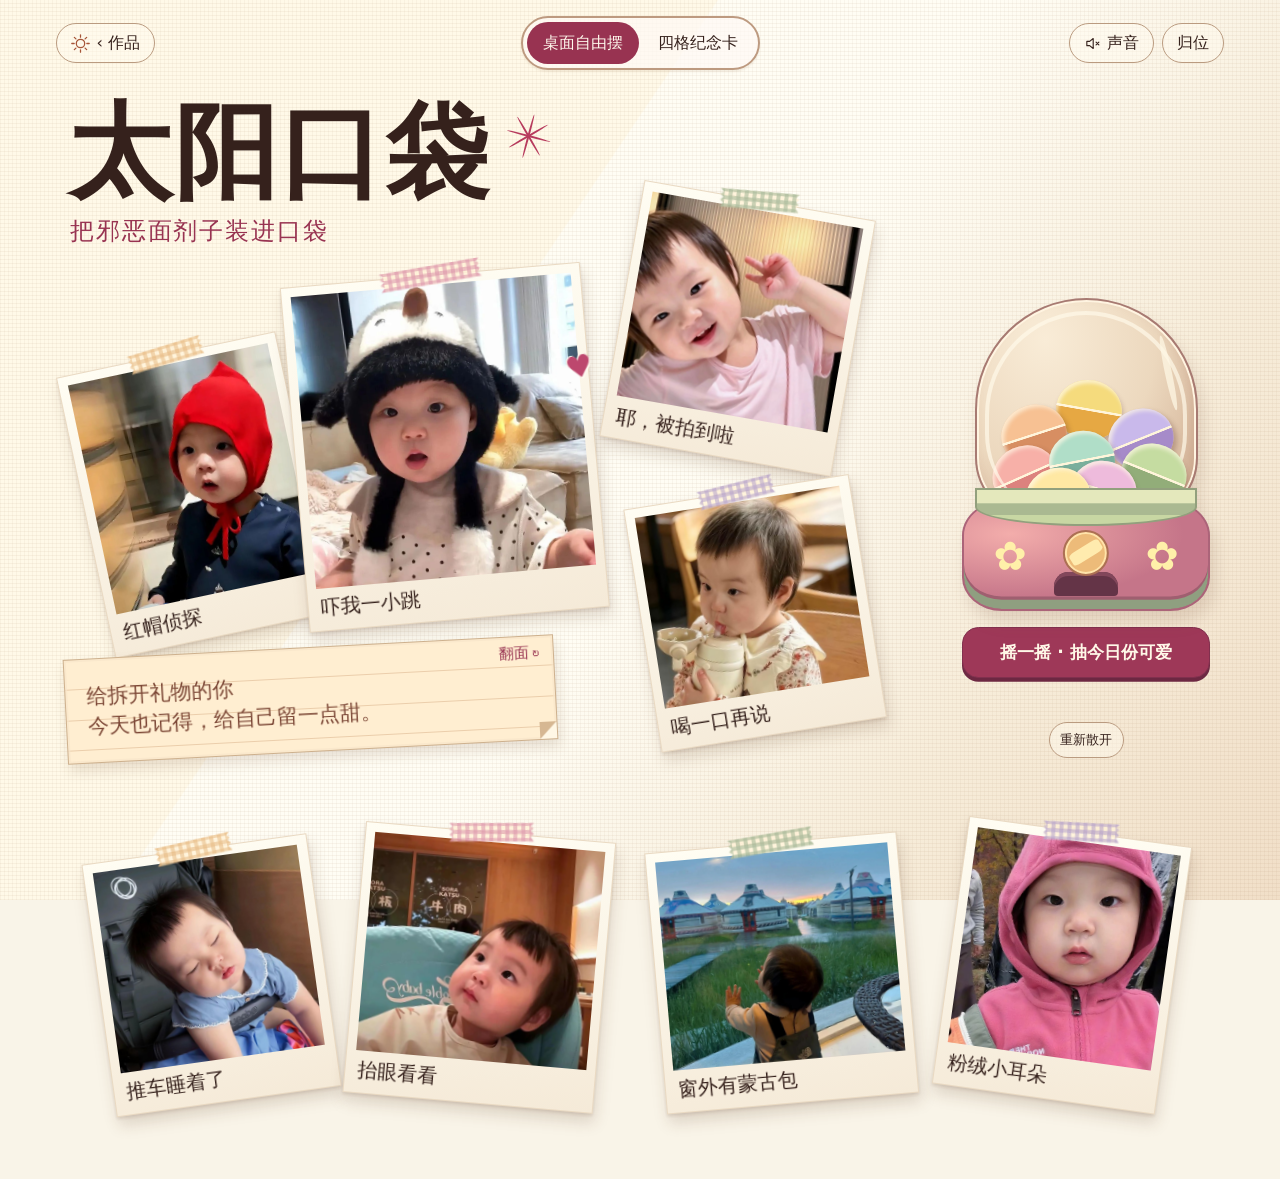
==== mianjizi/index.html @ 1e9142c5 "Add Sunbeam Desk mianjizi gallery and homepage card" ====
<!doctype html>
<html lang="zh-CN">
<head>
  <meta charset="utf-8">
  <meta name="viewport" content="width=device-width, initial-scale=1">
  <meta name="theme-color" content="#f9f4e8">
  <meta name="description" content="把邪恶面剂子装进口袋。一桌拍立得和一张自己做的四格纪念卡。">
  <title>太阳口袋 · 邪恶面剂子</title>
  <link rel="icon" href="data:,">
  <link rel="stylesheet" href="style.css">
  <script defer src="photos.js"></script>
  <script defer src="app.js"></script>
</head>
<body data-view="desk">
  <header class="topbar">
    <a class="pill back-link" href="../">
      <svg viewBox="0 0 24 24" width="19" height="19" aria-hidden="true"><circle cx="12" cy="12" r="5.3"/><path d="M12 1v3m0 16v3M1 12h3m16 0h3M4.2 4.2l2 2m11.6 11.6 2 2m0-15.6-2 2M6.2 17.8l-2 2"/></svg>
      <span>‹ 作品</span>
    </a>
    <div class="tabs" role="tablist" aria-label="照片玩法">
      <button id="tab-desk" type="button" role="tab" aria-selected="true" aria-controls="desk">桌面自由摆</button>
      <button id="tab-card" type="button" role="tab" aria-selected="false" aria-controls="card" tabindex="-1">四格纪念卡</button>
    </div>
    <div class="top-actions">
      <button class="pill sound-toggle" type="button" aria-pressed="false" aria-label="声音" title="声音">
        <svg viewBox="0 0 24 24" width="17" height="17" aria-hidden="true"><path d="M4 9h4l5-4v14l-5-4H4z"/><path class="muted-icon" d="m17 10 4 4m0-4-4 4"/><path class="playing-icon" d="M16 9a4 4 0 0 1 0 6m2-9a8 8 0 0 1 0 12"/></svg>
        <span>声音</span>
      </button>
      <button class="pill reset-desk" type="button">归位</button>
    </div>
  </header>

  <main class="studio">
    <div class="masthead">
      <h1>太阳口袋<span class="sun-mark" aria-hidden="true"><i></i><i></i><i></i><i></i></span></h1>
      <p>把邪恶面剂子装进口袋</p>
    </div>

    <section id="desk" role="tabpanel" aria-labelledby="tab-desk">
      <p id="desk-help" class="sr-only">点照片翻面，拖动照片自由摆放，也可以聚焦照片后用方向键微调。</p>
      <div class="desk-stage">
        <div class="desk-photos"></div>
        <p class="desk-empty" hidden>照片放进相册后，就能在这里摆拍立得。</p>
        <button class="gift-note" type="button" aria-label="给拆开礼物的你，翻看便签" aria-pressed="false">
          <span class="note-inner">
            <span class="note-face note-front">
              <span class="paper-cue" aria-hidden="true">翻面 ↻</span>
              <span>给拆开礼物的你<br>今天也记得，给自己留一点甜。</span>
            </span>
            <span class="note-face note-back" aria-hidden="true">
              <span class="paper-cue" aria-hidden="true">翻回 ↻</span>
              <span>如果今天有点忙<br>就把这张小纸条，当成口袋里的太阳。</span>
            </span>
          </span>
        </button>
        <aside class="machine">
          <button class="machine-button" type="button">
            <span class="machine-art" aria-hidden="true">
              <span class="machine-globe">
                <span class="ball b1"></span><span class="ball b2"></span><span class="ball b3"></span>
                <span class="ball b4"></span><span class="ball b5"></span><span class="ball b6"></span>
                <span class="ball b7"></span><span class="ball b8"></span>
              </span>
              <span class="machine-base"><span class="machine-dial"></span><span class="machine-slot"></span></span>
            </span>
            <span class="machine-cta">摇一摇 · 抽今日份可爱</span>
          </button>
          <p class="draw-count" hidden>已抽 <span>0</span> 次</p>
        </aside>
        <div class="desk-tools">
          <button class="pill scatter-desk" type="button">重新散开</button>
          <button class="pill next-desk" type="button" hidden>换一批摆摆</button>
          <span class="desk-number" aria-live="polite" hidden></span>
        </div>
      </div>
    </section>

    <section id="card" class="alternate" role="tabpanel" aria-labelledby="tab-card" hidden>
      <div class="section-heading">
        <h2>四格纪念卡</h2>
        <p>选四张照片，留两句想说的话。</p>
      </div>
      <div class="card-bench">
        <div class="postcard" aria-label="纪念卡预览">
          <span class="postcard-sun" aria-hidden="true">☼</span>
          <p class="postcard-line card-top"></p>
          <div class="postcard-photos"></div>
          <p class="postcard-line card-bottom"></p>
        </div>
        <div class="card-tools">
          <fieldset class="palette">
            <legend>相框配色</legend>
            <label><input type="radio" name="palette" value="cream" checked><span>麦芽奶油</span></label>
            <label><input type="radio" name="palette" value="berry"><span>莓果粉</span></label>
            <label><input type="radio" name="palette" value="sage"><span>鼠尾草绿</span></label>
            <label><input type="radio" name="palette" value="dusk"><span>暮光紫</span></label>
          </fieldset>
          <label class="phrase">顶部短句<input id="top-line" type="text" maxlength="32" value="把邪恶面剂子装进口袋"></label>
          <label class="phrase">底部短句<input id="bottom-line" type="text" maxlength="32" value="今天也记得，给自己留一点甜。"></label>
          <div class="card-actions">
            <button class="pill random-card" type="button">随机四连拍</button>
            <button class="pill primary export-card" type="button">下载 PNG</button>
          </div>
          <p class="card-status" role="status"></p>
        </div>
      </div>
    </section>
  </main>

  <dialog class="photo-dialog" aria-labelledby="photo-heading" closedby="any">
    <div class="dialog-heading">
      <h2 id="photo-heading">今日份邪恶面剂子</h2>
      <form method="dialog"><button class="pill icon-button" type="submit" aria-label="关闭大图" autofocus>×</button></form>
    </div>
    <div class="dialog-photo"></div>
    <p class="capsule-fortune"></p>
    <div class="dialog-actions">
      <button class="pill dialog-flip" type="button">看背面 ↻</button>
    </div>
  </dialog>

  <dialog class="pick-dialog" aria-labelledby="pick-heading" closedby="any">
    <div class="dialog-heading">
      <h2 id="pick-heading">从相册选照片</h2>
      <form method="dialog"><button class="pill icon-button" type="submit" aria-label="关闭相册" autofocus>×</button></form>
    </div>
    <div class="pick-photos"></div>
  </dialog>
</body>
</html>
---- mianjizi/style.css ----
:root {
  color-scheme: light;
  --linen: #f9f4e8;
  --ink: #35211c;
  --muted: #76584a;
  --berry: #d45478;
  --jam: #983351;
  --paper: #fff9ed;
  --binding: #ba9b80;
  --hand: "Kaiti SC", KaiTi, STKaiti, "Noto Serif SC", serif;
  --body: system-ui, "Microsoft YaHei", sans-serif;
}

*, *::before, *::after { box-sizing: border-box; }
[hidden] { display: none !important; }
body {
  min-width: 0;
  margin: 0;
  color: var(--ink);
  font: 1rem/1.5 var(--body);
  background-color: var(--linen);
  background-image:
    repeating-linear-gradient(90deg, #8a62400d 0 1px, transparent 1px 4px),
    repeating-linear-gradient(0deg, #9a694311 0 1px, transparent 1px 4px),
    linear-gradient(124deg, #fff9e8 0 38%, #fffdf4 38.1% 53%, #f7edda 76%, #f1dfc8 100%);
  background-attachment: fixed;
}
button, input { font: inherit; }
button { color: inherit; cursor: pointer; }
button:disabled { cursor: default; opacity: .54; }
:focus-visible { outline: 3px solid var(--jam); outline-offset: 4px; }
.sr-only {
  position: absolute;
  width: 1px;
  height: 1px;
  margin: -1px;
  overflow: hidden;
  clip-path: inset(50%);
  white-space: nowrap;
}

.topbar, .studio { width: min(calc(100% - 6.5rem), 73rem); margin-inline: auto; }
.topbar {
  display: grid;
  grid-template-columns: 1fr auto 1fr;
  align-items: center;
  gap: .5rem;
  padding-block: 1rem .625rem;
}
.pill, .tabs button {
  display: inline-flex;
  justify-content: center;
  align-items: center;
  gap: .4rem;
  min-height: 2.5rem;
  border: 1px solid var(--binding);
  border-radius: 99rem;
  padding: .375rem .875rem;
  background: #fffaf070;
  color: var(--ink);
  text-decoration: none;
  white-space: nowrap;
}
.pill:hover, .tabs button:hover { background: #f5e5d4; }
.back-link { justify-self: start; }
.topbar svg { fill: none; stroke: currentColor; stroke-width: 1.6; stroke-linecap: round; stroke-linejoin: round; }
.back-link svg { color: #a65538; }
.tabs {
  display: flex;
  align-items: stretch;
  justify-content: center;
  gap: .1875rem;
  padding: .25rem;
  border: 2px solid #bd9a80;
  border-radius: 99rem;
  background: #fffaf5b8;
  box-shadow: 0 2px 2px #87553117;
}
.tabs button { min-height: 2.625rem; border: 0; padding-inline: 1rem; background: transparent; }
.tabs button[aria-selected="true"], .primary { background: var(--jam); color: #fff9ed; }
.primary:hover { background: #752441; }
.top-actions { display: flex; justify-self: end; gap: .5rem; }
.sound-toggle[aria-pressed="false"] .playing-icon,
.sound-toggle[aria-pressed="true"] .muted-icon { display: none; }
.sound-toggle[aria-pressed="true"] { background: #f4dce0; color: #762842; }
.studio { padding-bottom: 2rem; }
.masthead { position: relative; z-index: 2; width: fit-content; padding: 1.4rem .75rem 0; }
.masthead h1 {
  display: flex;
  align-items: flex-start;
  gap: .15em;
  margin: 0;
  color: var(--ink);
  font: 700 clamp(3.15rem, 1.95rem + 5.8vw, 6.5rem)/.99 var(--hand);
  letter-spacing: .015em;
}
.masthead p { margin: .6rem 0 0 .12rem; color: var(--jam); font: 400 clamp(1.14rem, .95rem + .65vw, 1.6rem)/1.4 var(--hand); letter-spacing: .08em; }
.sun-mark { display: inline-grid; place-items: center; width: .43em; height: .43em; margin-top: .11em; transform: rotate(15deg); }
.sun-mark i { grid-area: 1 / 1; width: 100%; height: 2px; border-radius: 50%; background: #b73b5d; }
.sun-mark i:nth-child(2) { transform: rotate(45deg); }
.sun-mark i:nth-child(3) { transform: rotate(90deg); }
.sun-mark i:nth-child(4) { transform: rotate(135deg); }

.desk-stage { position: relative; z-index: 1; container-type: inline-size; margin-top: -5.4rem; min-height: 36rem; }
.desk-photos { position: absolute; inset: 0; pointer-events: none; }
.desk-photo {
  position: absolute;
  top: 0;
  left: 0;
  width: var(--card-width);
  height: var(--card-height);
  transform: translate(var(--x), var(--y)) rotate(var(--angle));
  pointer-events: auto;
  touch-action: none;
  user-select: none;
  -webkit-user-select: none;
  cursor: grab;
}
.desk-photo.is-dragging { cursor: grabbing; }
.polaroid, .gift-note { padding: 0; border: 0; background: transparent; text-align: left; perspective: 1100px; }
.polaroid-inner, .note-inner { position: relative; display: block; width: 100%; height: 100%; transform-style: preserve-3d; }
.is-flipped > .polaroid-inner, .is-flipped > .note-inner { transform: rotateY(180deg); }
.polaroid-face, .note-face { position: absolute; inset: 0; backface-visibility: hidden; }
.polaroid-face {
  display: flex;
  flex-direction: column;
  padding: var(--paper-edge, .625rem);
  background: linear-gradient(174deg, #fffdf3, #f5ead8);
  border: 1px solid #e9d9c2;
  box-shadow: 2px 9px 14px #5b371b2b, 0 2px 3px #61432a24;
}
.photo-frame { position: relative; display: block; overflow: hidden; min-width: 0; min-height: 0; background: #dfcbb6; }
.photo-frame img {
  position: absolute;
  inset: 0;
  display: block;
  width: 100%;
  height: 100%;
  object-fit: cover;
  object-position: var(--position, 50% 30%);
  transform: scale(var(--zoom, 1.06));
  transform-origin: var(--position, 50% 30%);
  pointer-events: none;
}
.polaroid-front .photo-frame { flex: 1; }
.photo-caption {
  flex: none;
  padding: .35em .15em .05em;
  overflow: hidden;
  text-overflow: ellipsis;
  white-space: nowrap;
  font: 400 var(--caption-size, 1.25rem)/1.2 var(--hand);
}
.polaroid-back {
  justify-content: center;
  gap: .65em;
  padding: 10%;
  transform: rotateY(180deg);
  background: repeating-linear-gradient(transparent 0 1.38em, #dcae954f 1.38em calc(1.38em + 1px)), #fff5df;
  border-color: #dcc6a9;
  color: #653d30;
  font: 400 var(--caption-size, 1.25rem)/1.38 var(--hand);
  overflow-wrap: anywhere;
  overflow: auto;
}
.flip-cue { align-self: flex-end; color: var(--jam); font: .76em/1.4 var(--body); }
.desk-photo { --caption-size: clamp(.9rem, 1.75cqi, 1.33rem); --paper-edge: clamp(.36rem, .8cqi, .72rem); }
.tape {
  position: absolute;
  z-index: 1;
  top: -.6em;
  left: 50%;
  width: 34%;
  height: 1.16em;
  transform: translateX(-50%) rotate(var(--tape-angle, -5deg));
  background-color: #fff2d6e6;
  background-image: repeating-linear-gradient(0deg, var(--tape, #d98ca58f) 0 4px, transparent 4px 8px),
    repeating-linear-gradient(90deg, var(--tape, #d98ca58f) 0 4px, transparent 4px 8px);
  clip-path: polygon(0 0, 100% 0, 96% 17%, 100% 30%, 96% 43%, 100% 59%, 96% 75%, 100% 100%, 0 100%, 4% 77%, 0 63%, 4% 47%, 0 33%, 4% 17%);
  opacity: .9;
}
.heart-sticker {
  position: absolute;
  z-index: 1;
  top: 26%;
  right: -.17em;
  color: #bd476e;
  font: 1.9em/1 var(--body);
  transform: rotate(-9deg);
  text-shadow: 1px 2px #fffcf2, -1px -1px #fffcf2;
}
.gift-note {
  position: absolute;
  z-index: 24;
  top: 41.65cqi;
  left: .8cqi;
  width: 42cqi;
  height: 9cqi;
  transform: rotate(-3deg);
}
.note-face {
  display: flex;
  align-items: flex-end;
  padding: .65em 1em 1em;
  border: 1px solid #cdb08d;
  background: repeating-linear-gradient(transparent 0 1.4em, #d2a47b72 1.4em calc(1.4em + 1px)), #ffeed1;
  box-shadow: 2px 7px 12px #65412226, 0 0 0 2px #f8e6cbaa inset;
  color: #7b4635;
  font: 400 clamp(.92rem, 1.8cqi, 1.35rem)/1.4 var(--hand);
}
.note-face::after { position: absolute; right: 0; bottom: 0; width: .8em; height: .8em; background: linear-gradient(135deg, #d6b792 49%, #fff7e5 51%); content: ""; }
.note-back { transform: rotateY(180deg); }
.paper-cue { position: absolute; top: .42em; right: .8em; color: var(--jam); font-size: .72em; }
.desk-tools {
  position: absolute;
  z-index: 25;
  top: max(48cqi, calc(38.6cqi + 5.4rem));
  left: 77.6cqi;
  width: 21.2cqi;
  display: flex;
  justify-content: center;
  flex-wrap: wrap;
  gap: .5rem;
  font-size: .83rem;
}
.desk-tools .pill { min-height: 2.25rem; padding-inline: .65rem; }
.desk-number { align-self: center; color: var(--muted); }
.desk-empty { position: absolute; top: 11cqi; left: 1cqi; color: var(--muted); }

.machine { position: absolute; z-index: 22; top: 11.7cqi; left: 77.6cqi; width: 21.2cqi; text-align: center; }
.machine-button { display: block; width: 100%; padding: 0; border: 0; border-radius: 2rem 2rem .75rem .75rem; background: none; }
.machine-art {
  position: relative;
  display: block;
  width: 100%;
  aspect-ratio: .79;
  transform-origin: 50% 95%;
  touch-action: pan-y;
  user-select: none;
  -webkit-user-select: none;
  filter: drop-shadow(5px 11px 8px #6d3d2e28);
}
.machine-globe {
  position: absolute;
  inset: 0 5% 29%;
  isolation: isolate;
  overflow: hidden;
  border: 2px solid #a77a72;
  border-radius: 52% 52% 29% 29%;
  background: radial-gradient(ellipse at 31% 18%, #f9ecd7, #ecd8be 52%, #cba78c 100%);
  box-shadow: 0 0 0 2px #fff4e1 inset, -5px -6px 12px #a66f5833 inset;
}
.machine-globe::before, .machine-globe::after { position: absolute; z-index: 2; pointer-events: none; content: ""; }
.machine-globe::before { inset: 5% 4% 0; border: 4px solid #fff9e9b0; border-bottom: 0; border-radius: 53% 53% 43% 43%; }
.machine-globe::after { top: 16%; right: 11%; width: 3%; height: 35%; transform: rotate(-12deg); border-radius: 80%; background: #fff8e6bb; }
.ball {
  position: absolute;
  z-index: var(--level, 1);
  left: var(--left);
  top: var(--top);
  width: 30%;
  aspect-ratio: 1.1;
  border-radius: 50%;
  transform: rotate(var(--tilt, 0deg));
  background: linear-gradient(to bottom, var(--shine) 47%, #fff5db 48% 51%, var(--shell) 52%);
  box-shadow: 2px 4px 5px #5d332d49, 2px 3px 4px #fff8e5bc inset;
}
.b1 { --left: 36%; --top: 37%; --shine: #f5db7d; --shell: #e6a843; --tilt: 10deg; }
.b2 { --left: 11%; --top: 48%; --shine: #f7c193; --shell: #d78e62; --tilt: -18deg; }
.b3 { --left: 60%; --top: 50%; --shine: #c9b9eb; --shell: #a68bc9; --tilt: -22deg; }
.b4 { --left: 7%; --top: 67%; --shine: #f7b0a8; --shell: #dc827e; --tilt: -24deg; }
.b5 { --left: 33%; --top: 60%; --shine: #b0dec8; --shell: #7aaf9c; --tilt: -11deg; --level: 2; }
.b6 { --left: 66%; --top: 66%; --shine: #c5dca1; --shell: #92ad79; --tilt: 22deg; --level: 2; }
.b7 { --left: 43%; --top: 74%; --shine: #eebbdc; --shell: #ce83b5; --tilt: 17deg; --level: 3; }
.b8 { --left: 22%; --top: 77%; --shine: #ffe8a3; --shell: #efbd65; --tilt: -16deg; --level: 3; }
.machine-base {
  position: absolute;
  inset: 64% 0 0;
  border: 2px solid #ab6479;
  border-radius: 20% 20% 16% 16% / 33% 33% 30% 30%;
  background: radial-gradient(at 19% 31%, #f3adab, transparent 62%), #c57589;
  box-shadow: 0 -.58em #8f9f80 inset, 0 -.78em #9f5f70 inset;
}
.machine-base::before {
  position: absolute;
  inset: -11% 4.5% auto;
  height: 35%;
  border: 2px solid #92a07d;
  border-radius: 0 0 50% 50%;
  background: linear-gradient(#e4e8bc 0 39%, #aab991 40% 73%, #c8d7a3 74%);
  content: "";
}
.machine-base::after { position: absolute; inset: 34% 12% auto; color: #fff0a9; font: bold 3.4cqi/1 var(--body); letter-spacing: 0; text-align: justify; text-align-last: justify; content: "✿ ✿"; }
.machine-dial {
  position: absolute;
  z-index: 1;
  top: 27%;
  left: 50%;
  width: 19%;
  aspect-ratio: 1;
  transform: translateX(-50%);
  border: 2px solid #ac7054;
  border-radius: 50%;
  background: #edbb79;
  box-shadow: 0 0 0 2px #ffe3aa inset;
}
.machine-dial::after { position: absolute; inset: 35% 10%; transform: rotate(-32deg); border-radius: 20%; background: #ffebae; content: ""; }
.machine-slot { position: absolute; bottom: 12%; left: 37%; width: 26%; height: 22%; border-radius: .9em .9em .25em .25em; background: #643447; box-shadow: 0 4px 0 #82475b inset; }
.machine-cta {
  display: block;
  margin-top: 1rem;
  padding: .68em .36em;
  border: 1px solid #81304e;
  border-radius: .95em;
  color: #fff8e8;
  background: #9e3858;
  box-shadow: 0 .22em #6d2842;
  white-space: nowrap;
  font-size: clamp(.76rem, 1.48cqi, 1.08rem);
  font-weight: 700;
}
.machine-button:hover .machine-cta { background: #872d4c; }
.draw-count { margin: .62rem 0 0; color: var(--muted); font-size: .8rem; }

.alternate { padding: 1.6rem 0 .5rem; }
body:not([data-view="desk"]) .masthead { padding-left: 0; }
body:not([data-view="desk"]) .masthead h1 { font-size: clamp(2.65rem, 1.9rem + 3.3vw, 4.35rem); }
.section-heading { margin-bottom: 1.1rem; }
.section-heading h2, .dialog-heading h2 { margin: 0; font: 700 clamp(1.7rem, 1.3rem + 1vw, 2.35rem)/1.15 var(--hand); }
.section-heading p { margin: .325rem 0 0; color: var(--muted); font-size: .9rem; }
.icon-button { width: 2.55rem; height: 2.55rem; min-height: 0; padding: 0; font-size: 1.45rem; line-height: 1; }

.card-bench { display: grid; grid-template-columns: minmax(0, 23rem) minmax(0, 22rem); gap: clamp(1.4rem, 5vw, 4.8rem); align-items: start; }
.postcard {
  position: relative;
  isolation: isolate;
  width: 100%;
  aspect-ratio: 4 / 5;
  container-type: inline-size;
  background: var(--card-paper, #f7e7cb);
  color: var(--card-ink, #5f382b);
  box-shadow: 3px 8px 18px #6d49402d;
}
.postcard::before { position: absolute; z-index: -1; inset: 2.667% 3.333%; border: 1px solid var(--card-rule, #b68d5d); content: ""; }
.postcard-sun { position: absolute; top: 2.8%; left: 0; width: 100%; color: var(--card-rule, #b68d5d); text-align: center; font: 7.3cqi/1 var(--hand); }
.postcard-line {
  position: absolute;
  left: 8%;
  width: 84%;
  margin: 0;
  transform: translateY(-50%);
  text-align: center;
  white-space: nowrap;
  font: 400 var(--line-size, 4.6cqi)/1 var(--hand);
}
.card-top { top: 10%; }
.card-bottom { top: 91%; }
.postcard-photos {
  position: absolute;
  inset: 15.8333% 7.2917% auto;
  display: grid;
  grid-template-columns: repeat(2, minmax(0, 1fr));
  gap: 2.5cqi;
}
.postcard-slot { display: grid; place-items: center; aspect-ratio: 796 / 760; border: 0; padding: 0; background: #fff8e7a5; color: var(--ink); }
.postcard-slot .photo-frame { width: 100%; height: 100%; }
.postcard-slot:focus-visible { outline-offset: 2px; }
.card-tools { display: grid; gap: 1rem; min-width: 0; }
.palette { display: grid; grid-template-columns: repeat(2, minmax(0, 1fr)); gap: .55rem; min-width: 0; margin: 0; padding: 0; border: 0; }
.palette legend { margin-bottom: .45rem; font-weight: 600; }
.palette label { display: flex; align-items: center; gap: .48rem; min-height: 2.65rem; padding: .35rem .55rem; border: 1px solid var(--binding); border-radius: .5rem; background: #f7e7cb; cursor: pointer; }
.palette label:nth-of-type(2) { background: #f5d9e0; }
.palette label:nth-of-type(3) { background: #e2ead7; }
.palette label:nth-of-type(4) { background: #e8dff0; }
.palette input { flex: none; margin: 0; accent-color: var(--jam); }
.phrase { display: grid; gap: .35rem; font-weight: 600; }
.phrase input { width: 100%; min-width: 0; min-height: 2.75rem; padding: .45rem .6rem; border: 1px solid var(--binding); border-radius: .38rem; background: #fff9ec; color: var(--ink); font-weight: 400; }
.card-actions { display: flex; flex-wrap: wrap; gap: .55rem; }
.card-status { min-height: 1.5em; margin: 0; color: var(--muted); font-size: .86rem; }

dialog { width: min(calc(100% - 2rem), 29rem); max-height: calc(100% - 2rem); padding: 1rem; overflow: auto; overscroll-behavior: contain; border: 1px solid var(--binding); border-radius: 1rem; background: #fff3e1; color: var(--ink); box-shadow: 0 1.2rem 4rem #3e252657; }
dialog::backdrop { background: #35211c9c; }
.dialog-heading { display: flex; justify-content: space-between; align-items: center; gap: .5rem; margin: 0 0 .75rem; }
.dialog-heading h2 { font-size: clamp(1.5rem, 1.15rem + 1vw, 1.95rem); }
.dialog-photo .polaroid { display: block; width: min(100%, 25rem, 55svh); aspect-ratio: 1 / 1.13; margin: auto; --caption-size: clamp(1.05rem, .9rem + .65vw, 1.48rem); }
.dialog-actions { display: flex; justify-content: center; margin-top: .9rem; }
.capsule-fortune { margin: .8rem 0 0; text-align: center; color: var(--jam); font: 1.11rem/1.4 var(--hand); }
.pick-dialog { width: min(calc(100% - 2rem), 36rem); }
.pick-photos { display: grid; grid-template-columns: repeat(auto-fill, minmax(min(100%, 7.5rem), 1fr)); gap: .65rem; }
.pick-photo { display: grid; align-content: start; min-width: 0; gap: .35rem; padding: .35rem; border: 1px solid var(--binding); border-radius: .35rem; background: var(--paper); text-align: start; font: 1.03rem/1.2 var(--hand); }
.pick-photo[aria-current="true"] { border: 2px solid var(--jam); padding: calc(.35rem - 1px); }
.pick-photo .photo-frame { aspect-ratio: 1; }

@media (max-width: 710px) {
  .topbar, .studio { width: calc(100% - 1.5rem); }
  .topbar { grid-template-columns: 1fr 1fr; gap: .5rem; padding-block: .62rem .26rem; }
  .tabs { grid-column: 1 / -1; grid-row: 2; justify-self: center; width: fit-content; max-width: 100%; }
  .tabs button { min-height: 2.375rem; padding-inline: clamp(.4rem, 2.65vw, 1rem); font-size: .87rem; }
  .top-actions { grid-column: 2; grid-row: 1; }
  .topbar .pill { min-height: 2.25rem; padding-inline: .65rem; font-size: .83rem; }
  .topbar svg { width: 1rem; height: 1rem; }
  .masthead { padding: .9rem .35rem 0; }
  .masthead p { margin-top: .26rem; }
  .desk-stage { margin-top: .7rem; min-height: 37rem; }
  .desk-photo { --caption-size: clamp(.87rem, 4.2cqi, 1.35rem); --paper-edge: clamp(.36rem, 1.9cqi, .65rem); }
  .gift-note { top: 106cqi; left: 1.7cqi; width: 57.5cqi; height: 30cqi; }
  .note-face { padding: 1.35em .62em .65em; align-items: center; font-size: clamp(.94rem, 4.55cqi, 1.3rem); }
  .machine { top: 101cqi; left: 64cqi; width: 34cqi; }
  .machine-cta { margin-top: .55rem; padding-inline: .1em; font-size: clamp(.68rem, 3.1cqi, .95rem); }
  .machine-base { box-shadow: 0 -.33em #8f9f80 inset, 0 -.44em #9f5f70 inset; }
  .machine-base::after { font-size: 5.7cqi; }
  .desk-tools { top: 151cqi; left: 1.7cqi; width: 59cqi; justify-content: flex-start; gap: .3rem; }
  .desk-tools .pill { min-height: 2.1rem; padding-inline: .5rem; font-size: .75rem; }
  .desk-number { font-size: .72rem; }
  .desk-empty { top: 16cqi; left: .4rem; }
  .alternate { padding-top: 1.25rem; }
  .card-bench { grid-template-columns: minmax(0, 28rem); }
}

@media (max-width: 350px) {
  .back-link svg { display: none; }
  .note-face { font-size: .85rem; }
  .machine-cta { white-space: normal; }
}

@media (prefers-reduced-motion: no-preference) {
  .polaroid-inner, .note-inner { transition: transform .54s cubic-bezier(.22, .68, .32, 1); }
  .desk-photo.is-settling { transition: transform .4s cubic-bezier(.19, .78, .27, 1); }
  .machine-button.is-shaking .machine-art { animation: shake .5s both; }
  .machine-button.is-shaking .ball { animation: rattle .37s ease-in-out alternate 2; }
}
@keyframes shake {
  0%, 100% { transform: rotate(0); }
  18% { transform: rotate(-7deg) translateY(-2%); }
  39% { transform: rotate(6deg); }
  59% { transform: rotate(-4deg); }
  78% { transform: rotate(2deg); }
}
@keyframes rattle {
  45% { transform: translateY(-13%) rotate(calc(var(--tilt, 0deg) + 9deg)); }
}
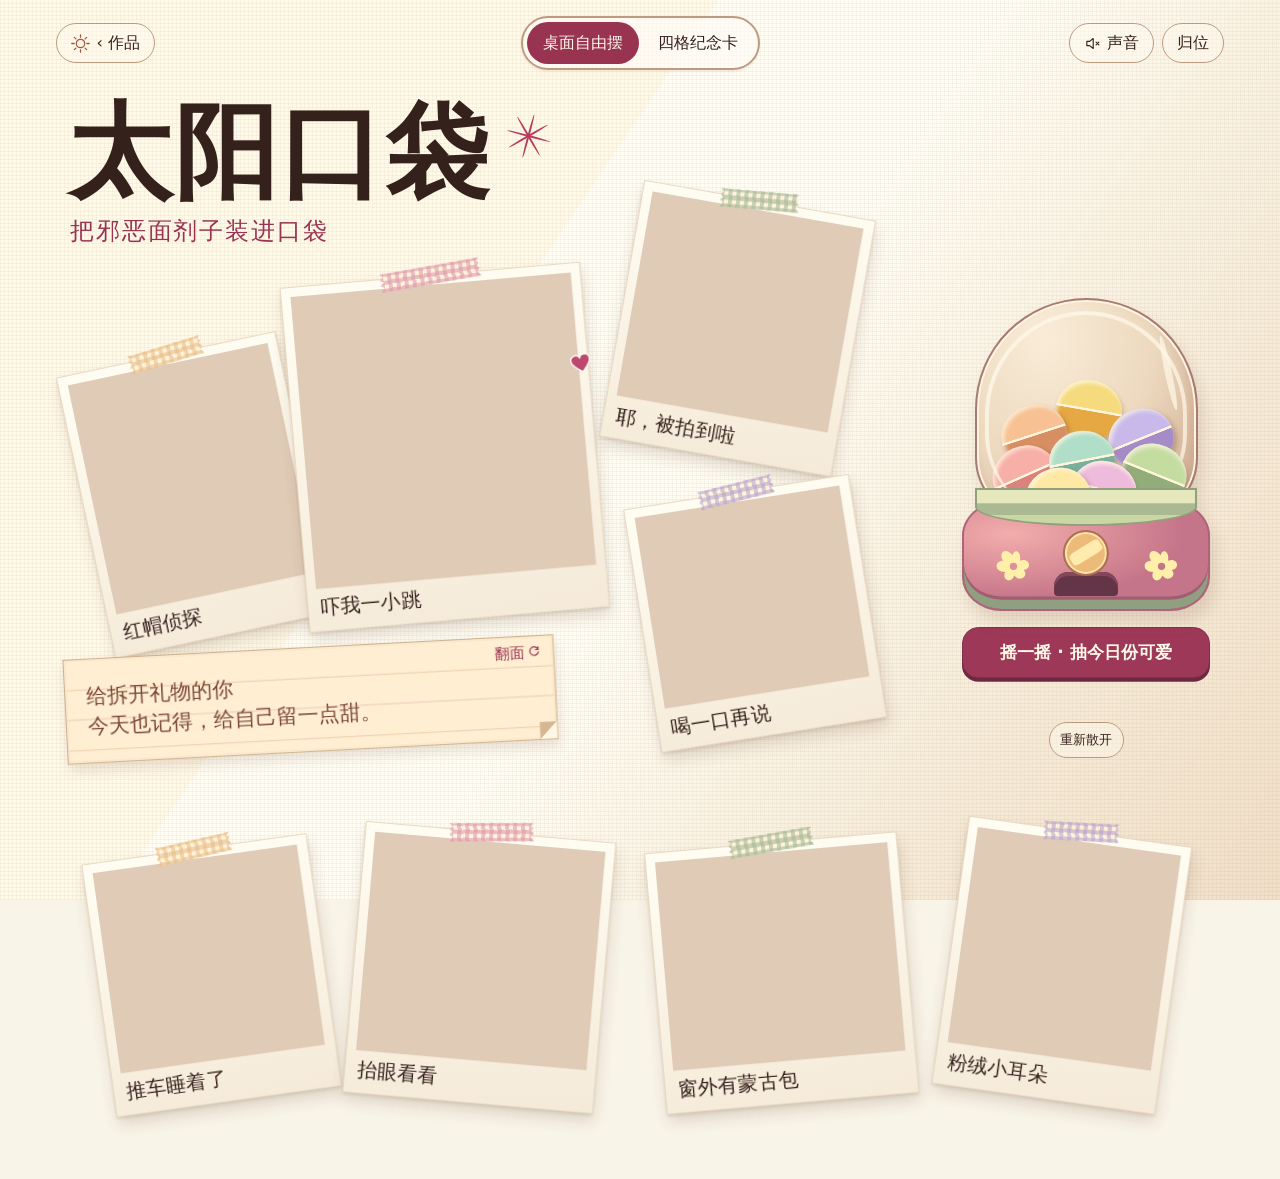
==== commit a575a27e: "Fix mianjizi mobile layout, 3D flip, SVG icons, and short-screen dialogs" ====
--- a/mianjizi/index.html
+++ b/mianjizi/index.html
@@ -2,7 +2,7 @@
 <html lang="zh-CN">
 <head>
   <meta charset="utf-8">
-  <meta name="viewport" content="width=device-width, initial-scale=1">
+  <meta name="viewport" content="width=device-width, initial-scale=1, viewport-fit=cover">
   <meta name="theme-color" content="#f9f4e8">
   <meta name="description" content="把邪恶面剂子装进口袋。一桌拍立得和一张自己做的四格纪念卡。">
   <title>太阳口袋 · 邪恶面剂子</title>
@@ -37,19 +37,21 @@
     </div>
 
     <section id="desk" role="tabpanel" aria-labelledby="tab-desk">
-      <p id="desk-help" class="sr-only">点照片翻面，拖动照片自由摆放，也可以聚焦照片后用方向键微调。</p>
+      <p id="desk-help" class="sr-only">点照片翻面。触屏拖动顶部胶带，鼠标可拖动照片，聚焦后用方向键微调。</p>
       <div class="desk-stage">
         <div class="desk-photos"></div>
         <p class="desk-empty" hidden>照片放进相册后，就能在这里摆拍立得。</p>
+      </div>
+      <div class="desk-accessories">
         <button class="gift-note" type="button" aria-label="给拆开礼物的你，翻看便签" aria-pressed="false">
           <span class="note-inner">
             <span class="note-face note-front">
-              <span class="paper-cue" aria-hidden="true">翻面 ↻</span>
-              <span>给拆开礼物的你<br>今天也记得，给自己留一点甜。</span>
+              <span class="paper-cue" aria-hidden="true">翻面</span>
+              <span class="note-copy">给拆开礼物的你<br><span>今天也记得，</span><span>给自己留一点甜。</span></span>
             </span>
             <span class="note-face note-back" aria-hidden="true">
-              <span class="paper-cue" aria-hidden="true">翻回 ↻</span>
-              <span>如果今天有点忙<br>就把这张小纸条，当成口袋里的太阳。</span>
+              <span class="paper-cue" aria-hidden="true">翻回</span>
+              <span class="note-copy">如果今天有点忙<br><span>就把这张小纸条，</span><span>当成口袋里的太阳。</span></span>
             </span>
           </span>
         </button>
@@ -61,7 +63,13 @@
                 <span class="ball b4"></span><span class="ball b5"></span><span class="ball b6"></span>
                 <span class="ball b7"></span><span class="ball b8"></span>
               </span>
-              <span class="machine-base"><span class="machine-dial"></span><span class="machine-slot"></span></span>
+              <span class="machine-base">
+                <svg class="machine-flowers" viewBox="0 0 100 20" aria-hidden="true">
+                  <path id="machine-flower" d="M10 5C6 0 2 4 5 8 0 8 0 14 6 14 4 18 9 21 11 16 14 20 19 16 16 13 21 12 19 6 14 8 15 3 11 1 10 5Z M10.5 9a2 2 0 1 0 0 4 2 2 0 0 0 0-4Z" fill-rule="evenodd"/>
+                  <use href="#machine-flower" x="80"/>
+                </svg>
+                <span class="machine-dial"></span><span class="machine-slot"></span>
+              </span>
             </span>
             <span class="machine-cta">摇一摇 · 抽今日份可爱</span>
           </button>
@@ -82,7 +90,9 @@
       </div>
       <div class="card-bench">
         <div class="postcard" aria-label="纪念卡预览">
-          <span class="postcard-sun" aria-hidden="true">☼</span>
+          <svg class="postcard-sun" viewBox="0 0 24 24" aria-hidden="true">
+            <path d="M16 12a4 4 0 1 1-8 0 4 4 0 0 1 8 0ZM12 1.5v3m0 15v3M1.5 12h3m15 0h3M4.6 4.6l2.1 2.1m10.6 10.6 2.1 2.1M4.6 19.4l2.1-2.1M17.3 6.7l2.1-2.1"/>
+          </svg>
           <p class="postcard-line card-top"></p>
           <div class="postcard-photos"></div>
           <p class="postcard-line card-bottom"></p>
@@ -115,7 +125,7 @@
     <div class="dialog-photo"></div>
     <p class="capsule-fortune"></p>
     <div class="dialog-actions">
-      <button class="pill dialog-flip" type="button">看背面 ↻</button>
+      <button class="pill dialog-flip" type="button">看背面</button>
     </div>
   </dialog>
 
--- a/mianjizi/style.css
+++ b/mianjizi/style.css
@@ -13,17 +13,24 @@
 
 *, *::before, *::after { box-sizing: border-box; }
 [hidden] { display: none !important; }
+html { background: var(--linen); }
 body {
+  --linen-texture:
+    repeating-linear-gradient(90deg, #8a62400d 0 1px, transparent 1px 4px),
+    repeating-linear-gradient(0deg, #9a694311 0 1px, transparent 1px 4px),
+    linear-gradient(124deg, #fff9e8 0 38%, #fffdf4 38.1% 53%, #f7edda 76%, #f1dfc8 100%);
   min-width: 0;
   margin: 0;
   color: var(--ink);
   font: 1rem/1.5 var(--body);
-  background-color: var(--linen);
-  background-image:
-    repeating-linear-gradient(90deg, #8a62400d 0 1px, transparent 1px 4px),
-    repeating-linear-gradient(0deg, #9a694311 0 1px, transparent 1px 4px),
-    linear-gradient(124deg, #fff9e8 0 38%, #fffdf4 38.1% 53%, #f7edda 76%, #f1dfc8 100%);
-  background-attachment: fixed;
+}
+body::before {
+  position: fixed;
+  z-index: -1;
+  inset: 0;
+  background-image: var(--linen-texture);
+  pointer-events: none;
+  content: "";
 }
 button, input { font: inherit; }
 button { color: inherit; cursor: pointer; }
@@ -101,7 +108,8 @@
 .sun-mark i:nth-child(3) { transform: rotate(90deg); }
 .sun-mark i:nth-child(4) { transform: rotate(135deg); }
 
-.desk-stage { position: relative; z-index: 1; container-type: inline-size; margin-top: -5.4rem; min-height: 36rem; }
+#desk { position: relative; z-index: 1; container-type: inline-size; margin-top: -5.4rem; }
+.desk-stage { position: relative; min-height: 36rem; }
 .desk-photos { position: absolute; inset: 0; pointer-events: none; }
 .desk-photo {
   position: absolute;
@@ -118,9 +126,25 @@
 }
 .desk-photo.is-dragging { cursor: grabbing; }
 .polaroid, .gift-note { padding: 0; border: 0; background: transparent; text-align: left; perspective: 1100px; }
-.polaroid-inner, .note-inner { position: relative; display: block; width: 100%; height: 100%; transform-style: preserve-3d; }
+.polaroid-inner, .note-inner {
+  position: relative;
+  display: block;
+  width: 100%;
+  height: 100%;
+  -webkit-transform-style: preserve-3d;
+  transform-style: preserve-3d;
+}
 .is-flipped > .polaroid-inner, .is-flipped > .note-inner { transform: rotateY(180deg); }
-.polaroid-face, .note-face { position: absolute; inset: 0; backface-visibility: hidden; }
+.polaroid-face, .note-face {
+  position: absolute;
+  inset: 0;
+  -webkit-backface-visibility: hidden;
+  backface-visibility: hidden;
+}
+.polaroid-front, .note-front { transform: rotateY(0deg) translateZ(1px); }
+.polaroid-back, .note-back { transform: rotateY(180deg) translateZ(1px); }
+/* Keep the inactive face out of WebKit's paint layers once the flip has turned. */
+.polaroid-face[aria-hidden="true"], .note-face[aria-hidden="true"] { visibility: hidden; }
 .polaroid-face {
   display: flex;
   flex-direction: column;
@@ -155,17 +179,29 @@
   justify-content: center;
   gap: .65em;
   padding: 10%;
-  transform: rotateY(180deg);
   background: repeating-linear-gradient(transparent 0 1.38em, #dcae954f 1.38em calc(1.38em + 1px)), #fff5df;
   border-color: #dcc6a9;
   color: #653d30;
   font: 400 var(--caption-size, 1.25rem)/1.38 var(--hand);
-  overflow-wrap: anywhere;
-  overflow: auto;
-}
-.flip-cue { align-self: flex-end; color: var(--jam); font: .76em/1.4 var(--body); }
+}
+.photo-note { min-height: 0; overflow: auto; overflow-wrap: anywhere; }
+.flip-cue { flex: none; align-self: flex-end; color: var(--jam); font: .76em/1.4 var(--body); }
+.paper-cue::after, .flip-cue::after, .dialog-flip::after {
+  --turn-icon: url("data:image/svg+xml,%3Csvg xmlns='http://www.w3.org/2000/svg' viewBox='0 0 16 16'%3E%3Cpath d='M13.5 6a5.7 5.7 0 1 0 .2 3M13.5 2.5V6H10' fill='none' stroke='black' stroke-width='1.6' stroke-linecap='round' stroke-linejoin='round'/%3E%3C/svg%3E");
+  display: inline-block;
+  flex: none;
+  width: .82em;
+  height: .82em;
+  margin-inline-start: .2em;
+  background: currentColor;
+  -webkit-mask: var(--turn-icon) center / contain no-repeat;
+  mask: var(--turn-icon) center / contain no-repeat;
+  content: "";
+}
+.dialog-flip::after { margin-inline-start: 0; }
 .desk-photo { --caption-size: clamp(.9rem, 1.75cqi, 1.33rem); --paper-edge: clamp(.36rem, .8cqi, .72rem); }
-.tape {
+.desk-grip { display: none; }
+.tape, .desk-grip::before {
   position: absolute;
   z-index: 1;
   top: -.6em;
@@ -183,11 +219,13 @@
   position: absolute;
   z-index: 1;
   top: 26%;
-  right: -.17em;
+  right: -.29rem;
+  width: 1.42rem;
   color: #bd476e;
-  font: 1.9em/1 var(--body);
   transform: rotate(-9deg);
-  text-shadow: 1px 2px #fffcf2, -1px -1px #fffcf2;
+  fill: currentColor;
+  stroke: #fffcf2;
+  stroke-width: 1.5;
 }
 .gift-note {
   position: absolute;
@@ -209,7 +247,6 @@
   font: 400 clamp(.92rem, 1.8cqi, 1.35rem)/1.4 var(--hand);
 }
 .note-face::after { position: absolute; right: 0; bottom: 0; width: .8em; height: .8em; background: linear-gradient(135deg, #d6b792 49%, #fff7e5 51%); content: ""; }
-.note-back { transform: rotateY(180deg); }
 .paper-cue { position: absolute; top: .42em; right: .8em; color: var(--jam); font-size: .72em; }
 .desk-tools {
   position: absolute;
@@ -290,7 +327,7 @@
   background: linear-gradient(#e4e8bc 0 39%, #aab991 40% 73%, #c8d7a3 74%);
   content: "";
 }
-.machine-base::after { position: absolute; inset: 34% 12% auto; color: #fff0a9; font: bold 3.4cqi/1 var(--body); letter-spacing: 0; text-align: justify; text-align-last: justify; content: "✿ ✿"; }
+.machine-flowers { position: absolute; inset: 42% 12% auto; width: 76%; fill: #fff0a9; }
 .machine-dial {
   position: absolute;
   z-index: 1;
@@ -342,7 +379,17 @@
   box-shadow: 3px 8px 18px #6d49402d;
 }
 .postcard::before { position: absolute; z-index: -1; inset: 2.667% 3.333%; border: 1px solid var(--card-rule, #b68d5d); content: ""; }
-.postcard-sun { position: absolute; top: 2.8%; left: 0; width: 100%; color: var(--card-rule, #b68d5d); text-align: center; font: 7.3cqi/1 var(--hand); }
+.postcard-sun {
+  position: absolute;
+  top: 4.1%;
+  left: 50%;
+  width: 5.3%;
+  transform: translateX(-50%);
+  fill: none;
+  stroke: var(--card-rule, #b68d5d);
+  stroke-width: 1.2;
+  stroke-linecap: round;
+}
 .postcard-line {
   position: absolute;
   left: 8%;
@@ -353,7 +400,7 @@
   white-space: nowrap;
   font: 400 var(--line-size, 4.6cqi)/1 var(--hand);
 }
-.card-top { top: 10%; }
+.card-top { top: 11.5%; }
 .card-bottom { top: 91%; }
 .postcard-photos {
   position: absolute;
@@ -379,7 +426,7 @@
 .card-status { min-height: 1.5em; margin: 0; color: var(--muted); font-size: .86rem; }
 
 dialog { width: min(calc(100% - 2rem), 29rem); max-height: calc(100% - 2rem); padding: 1rem; overflow: auto; overscroll-behavior: contain; border: 1px solid var(--binding); border-radius: 1rem; background: #fff3e1; color: var(--ink); box-shadow: 0 1.2rem 4rem #3e252657; }
-dialog::backdrop { background: #35211c9c; }
+dialog::backdrop { overflow: hidden; overscroll-behavior: contain; background: #35211c9c; }
 .dialog-heading { display: flex; justify-content: space-between; align-items: center; gap: .5rem; margin: 0 0 .75rem; }
 .dialog-heading h2 { font-size: clamp(1.5rem, 1.15rem + 1vw, 1.95rem); }
 .dialog-photo .polaroid { display: block; width: min(100%, 25rem, 55svh); aspect-ratio: 1 / 1.13; margin: auto; --caption-size: clamp(1.05rem, .9rem + .65vw, 1.48rem); }
@@ -392,39 +439,117 @@
 .pick-photo .photo-frame { aspect-ratio: 1; }
 
 @media (max-width: 710px) {
-  .topbar, .studio { width: calc(100% - 1.5rem); }
-  .topbar { grid-template-columns: 1fr 1fr; gap: .5rem; padding-block: .62rem .26rem; }
-  .tabs { grid-column: 1 / -1; grid-row: 2; justify-self: center; width: fit-content; max-width: 100%; }
-  .tabs button { min-height: 2.375rem; padding-inline: clamp(.4rem, 2.65vw, 1rem); font-size: .87rem; }
+  :root {
+    --safe-top: env(safe-area-inset-top, 0px);
+    --safe-right: env(safe-area-inset-right, 0px);
+    --safe-bottom: env(safe-area-inset-bottom, 0px);
+    --safe-left: env(safe-area-inset-left, 0px);
+    --page-left: max(.75rem, var(--safe-left));
+    --page-right: max(.75rem, var(--safe-right));
+  }
+  body { min-height: 100vh; min-height: 100dvh; background-image: var(--linen-texture); }
+  body::before { content: none; }
+  .topbar, .studio { width: auto; margin-inline: var(--page-left) var(--page-right); }
+  .topbar { grid-template-columns: auto minmax(0, 1fr); gap: .5rem; padding-block: max(.62rem, var(--safe-top)) .26rem; }
+  .tabs { grid-column: 1 / -1; grid-row: 2; justify-self: center; flex-wrap: wrap; width: fit-content; max-width: 100%; }
+  .tabs button { min-height: 2.75rem; padding-inline: clamp(.4rem, 2.65vw, 1rem); font-size: .87rem; }
   .top-actions { grid-column: 2; grid-row: 1; }
-  .topbar .pill { min-height: 2.25rem; padding-inline: .65rem; font-size: .83rem; }
+  .topbar .pill { min-height: 2.75rem; padding-inline: .65rem; font-size: .83rem; }
   .topbar svg { width: 1rem; height: 1rem; }
+  .studio { padding-bottom: max(2rem, var(--safe-bottom)); }
   .masthead { padding: .9rem .35rem 0; }
   .masthead p { margin-top: .26rem; }
-  .desk-stage { margin-top: .7rem; min-height: 37rem; }
-  .desk-photo { --caption-size: clamp(.87rem, 4.2cqi, 1.35rem); --paper-edge: clamp(.36rem, 1.9cqi, .65rem); }
-  .gift-note { top: 106cqi; left: 1.7cqi; width: 57.5cqi; height: 30cqi; }
-  .note-face { padding: 1.35em .62em .65em; align-items: center; font-size: clamp(.94rem, 4.55cqi, 1.3rem); }
-  .machine { top: 101cqi; left: 64cqi; width: 34cqi; }
-  .machine-cta { margin-top: .55rem; padding-inline: .1em; font-size: clamp(.68rem, 3.1cqi, .95rem); }
+  #desk { width: min(100%, 28rem); margin: .7rem auto 0; }
+  .desk-stage { min-height: 0; scroll-margin-top: max(.5rem, var(--safe-top)); }
+  .desk-photo {
+    touch-action: auto;
+    --caption-size: clamp(.8rem, .5rem + 1.55cqi, 1.05rem);
+    --paper-edge: clamp(.35rem, 1.7cqi, .6rem);
+  }
+  .photo-caption { white-space: normal; overflow: visible; overflow-wrap: anywhere; }
+  .polaroid-back { padding: 9%; font-size: var(--back-size, var(--caption-size)); line-height: 1.45; }
+  .photo-note { line-break: strict; }
+  .desk-grip {
+    position: absolute;
+    z-index: 1;
+    inset: -.56rem 26% auto;
+    display: block;
+    height: 2rem;
+    touch-action: none;
+  }
+  .desk-grip::before { top: 0; width: 75%; content: ""; }
+  .desk-photo .tape { display: none; }
+  .desk-accessories {
+    display: flex;
+    flex-wrap: wrap;
+    align-items: center;
+    gap: 1.15rem .6rem;
+    padding: .5rem .45rem 0;
+  }
+  .gift-note, .machine, .desk-tools { position: static; width: auto; }
+  .gift-note { flex: 1 0 100%; height: auto; transform: rotate(-1.4deg); }
+  .note-inner { display: grid; height: auto; }
+  .note-face {
+    position: relative;
+    grid-area: 1 / 1;
+    align-items: center;
+    padding: 1.6em .85em .8em;
+    font-size: clamp(.94rem, .78rem + 1.3cqi, 1.25rem);
+    line-height: 1.55;
+  }
+  .note-copy > span { display: inline-block; max-width: 100%; }
+  .machine { flex: 1.15 1 9rem; }
+  .machine-button { width: auto; min-width: 100%; }
+  .machine-art { width: min(100%, 8rem); margin-inline: auto; }
+  .machine-cta { margin-top: .55rem; padding-inline: .55em; font-size: clamp(.72rem, .65rem + .32cqi, .9rem); }
   .machine-base { box-shadow: 0 -.33em #8f9f80 inset, 0 -.44em #9f5f70 inset; }
-  .machine-base::after { font-size: 5.7cqi; }
-  .desk-tools { top: 151cqi; left: 1.7cqi; width: 59cqi; justify-content: flex-start; gap: .3rem; }
-  .desk-tools .pill { min-height: 2.1rem; padding-inline: .5rem; font-size: .75rem; }
-  .desk-number { font-size: .72rem; }
-  .desk-empty { top: 16cqi; left: .4rem; }
+  .desk-tools { flex: 1 1 7rem; display: grid; gap: .4rem; justify-content: stretch; }
+  .desk-tools .pill { min-height: 2.75rem; padding-inline: .55rem; }
+  .desk-number { text-align: center; white-space: nowrap; }
+  .desk-empty { position: static; margin: 0; padding: 1rem .45rem; }
   .alternate { padding-top: 1.25rem; }
-  .card-bench { grid-template-columns: minmax(0, 28rem); }
-}
-
-@media (max-width: 350px) {
-  .back-link svg { display: none; }
-  .note-face { font-size: .85rem; }
-  .machine-cta { white-space: normal; }
+  .card-bench { grid-template-columns: minmax(0, 28rem); justify-content: center; }
+  .palette label { min-height: 2.75rem; }
+  .card-actions { display: grid; grid-template-columns: repeat(2, minmax(0, 1fr)); }
+  .card-actions .pill { min-height: 2.75rem; padding-inline: .5rem; }
+  dialog {
+    inset: var(--safe-top) var(--safe-right) var(--safe-bottom) var(--safe-left);
+    max-width: calc(100% - var(--safe-left) - var(--safe-right) - 1.5rem);
+    max-height: calc(100% - var(--safe-top) - var(--safe-bottom) - 1.5rem);
+    max-height: calc(100dvh - var(--safe-top) - var(--safe-bottom) - 1.5rem);
+    width: min(100%, 29rem);
+    padding: .65rem;
+  }
+  .dialog-heading { margin-bottom: .5rem; }
+  .dialog-heading h2 { font-size: clamp(1.2rem, 1.07rem + .6vw, 1.5rem); }
+  .icon-button { width: 2.75rem; height: 2.75rem; }
+  .dialog-photo .polaroid {
+    width: min(100%, 16rem, 35.3vh);
+    width: min(100%, 16rem, 35.3dvh);
+    --caption-size: clamp(.85rem, .78rem + .6vw, 1.1rem);
+    --back-size: clamp(.78rem, .65rem + .75vh, 1.08rem);
+    --back-size: clamp(.78rem, .65rem + .75dvh, 1.08rem);
+  }
+  .capsule-fortune { margin-top: .6rem; font-size: .98rem; text-wrap: balance; }
+  .dialog-actions { margin-top: .55rem; }
+  .dialog-flip { min-height: 2.75rem; }
+  .pick-dialog[open] { display: flex; flex-direction: column; overflow: hidden; }
+  .pick-photos {
+    grid-template-columns: repeat(4, minmax(0, 1fr));
+    gap: .4rem;
+    min-height: 0;
+    padding: .12rem;
+    overflow: auto;
+    overscroll-behavior: contain;
+  }
+  .pick-photo { padding: .25rem; gap: .26rem; font-size: clamp(.77rem, .69rem + .4vw, .95rem); overflow-wrap: anywhere; }
+  .pick-photo[aria-current="true"] { padding: calc(.25rem - 1px); }
+  .pick-photo:focus-visible { outline-offset: -3px; }
 }
 
 @media (prefers-reduced-motion: no-preference) {
   .polaroid-inner, .note-inner { transition: transform .54s cubic-bezier(.22, .68, .32, 1); }
+  .polaroid-face[aria-hidden="true"], .note-face[aria-hidden="true"] { transition: visibility 0s .12s; }
   .desk-photo.is-settling { transition: transform .4s cubic-bezier(.19, .78, .27, 1); }
   .machine-button.is-shaking .machine-art { animation: shake .5s both; }
   .machine-button.is-shaking .ball { animation: rattle .37s ease-in-out alternate 2; }
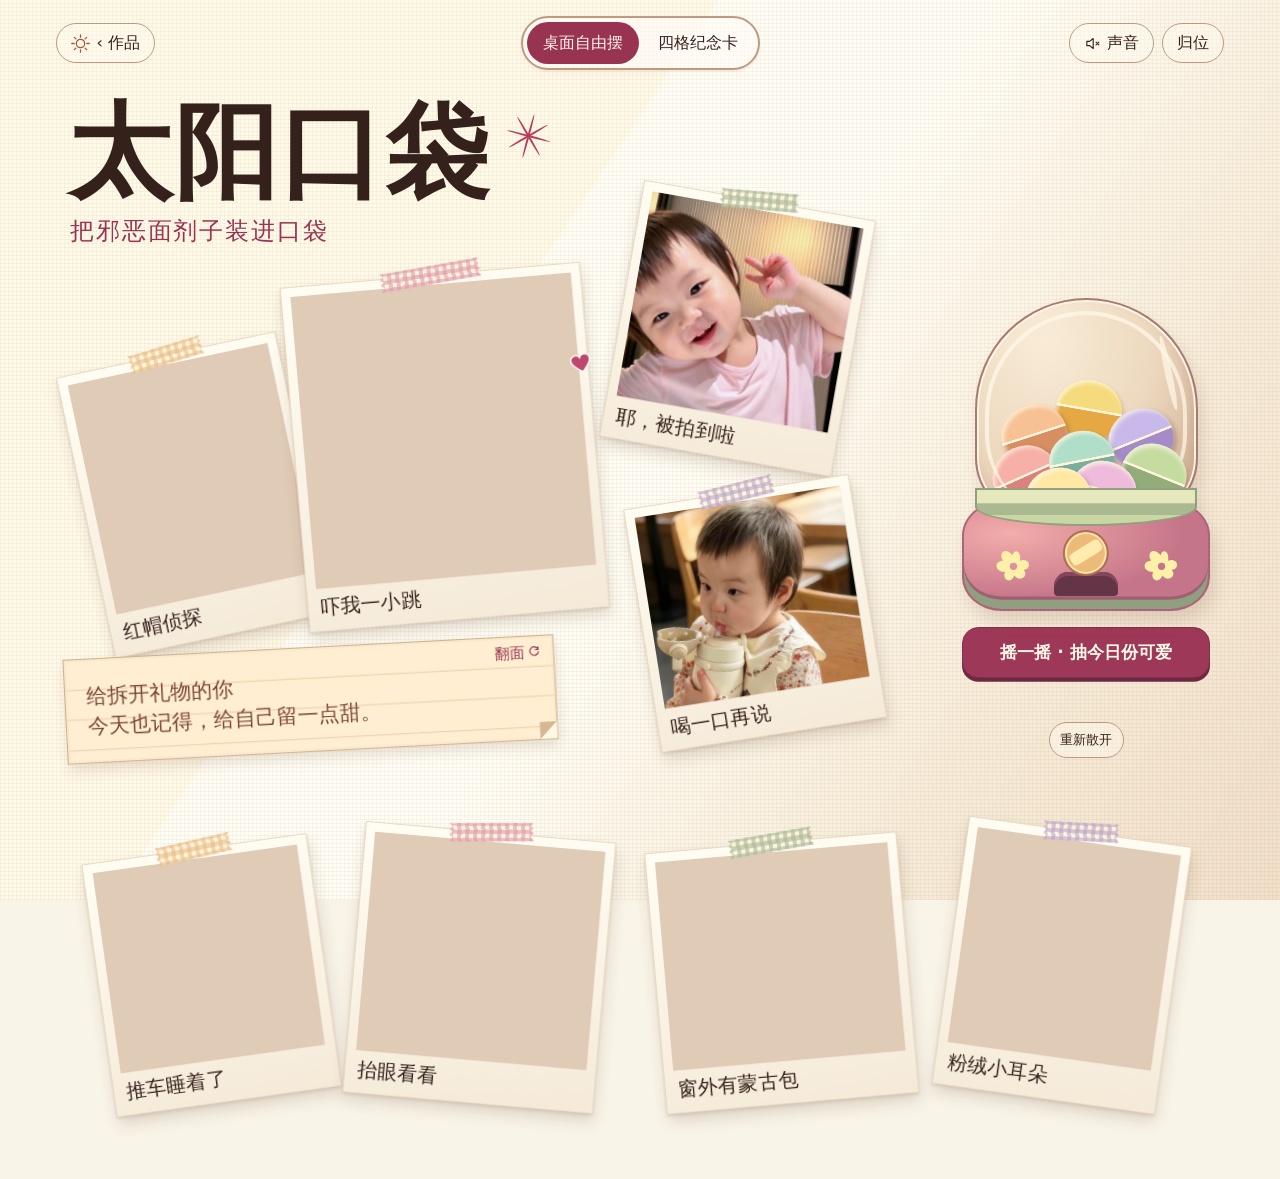
==== commit 2afa3222: "Enable full-card mobile drag and soften mianjizi sound effects" ====
--- a/mianjizi/index.html
+++ b/mianjizi/index.html
@@ -37,7 +37,7 @@
     </div>
 
     <section id="desk" role="tabpanel" aria-labelledby="tab-desk">
-      <p id="desk-help" class="sr-only">点照片翻面。触屏拖动顶部胶带，鼠标可拖动照片，聚焦后用方向键微调。</p>
+      <p id="desk-help" class="sr-only">轻点照片翻面。按住照片任意位置可拖动，聚焦后用方向键微调。可从照片之间的留白上下滚动。</p>
       <div class="desk-stage">
         <div class="desk-photos"></div>
         <p class="desk-empty" hidden>照片放进相册后，就能在这里摆拍立得。</p>
--- a/mianjizi/style.css
+++ b/mianjizi/style.css
@@ -120,8 +120,8 @@
   transform: translate(var(--x), var(--y)) rotate(var(--angle));
   pointer-events: auto;
   touch-action: none;
+  -webkit-user-select: none;
   user-select: none;
-  -webkit-user-select: none;
   cursor: grab;
 }
 .desk-photo.is-dragging { cursor: grabbing; }
@@ -185,6 +185,7 @@
   font: 400 var(--caption-size, 1.25rem)/1.38 var(--hand);
 }
 .photo-note { min-height: 0; overflow: auto; overflow-wrap: anywhere; }
+.desk-photo .photo-note { touch-action: none; }
 .flip-cue { flex: none; align-self: flex-end; color: var(--jam); font: .76em/1.4 var(--body); }
 .paper-cue::after, .flip-cue::after, .dialog-flip::after {
   --turn-icon: url("data:image/svg+xml,%3Csvg xmlns='http://www.w3.org/2000/svg' viewBox='0 0 16 16'%3E%3Cpath d='M13.5 6a5.7 5.7 0 1 0 .2 3M13.5 2.5V6H10' fill='none' stroke='black' stroke-width='1.6' stroke-linecap='round' stroke-linejoin='round'/%3E%3C/svg%3E");
@@ -200,8 +201,7 @@
 }
 .dialog-flip::after { margin-inline-start: 0; }
 .desk-photo { --caption-size: clamp(.9rem, 1.75cqi, 1.33rem); --paper-edge: clamp(.36rem, .8cqi, .72rem); }
-.desk-grip { display: none; }
-.tape, .desk-grip::before {
+.tape {
   position: absolute;
   z-index: 1;
   top: -.6em;
@@ -462,23 +462,12 @@
   #desk { width: min(100%, 28rem); margin: .7rem auto 0; }
   .desk-stage { min-height: 0; scroll-margin-top: max(.5rem, var(--safe-top)); }
   .desk-photo {
-    touch-action: auto;
     --caption-size: clamp(.8rem, .5rem + 1.55cqi, 1.05rem);
     --paper-edge: clamp(.35rem, 1.7cqi, .6rem);
   }
   .photo-caption { white-space: normal; overflow: visible; overflow-wrap: anywhere; }
   .polaroid-back { padding: 9%; font-size: var(--back-size, var(--caption-size)); line-height: 1.45; }
   .photo-note { line-break: strict; }
-  .desk-grip {
-    position: absolute;
-    z-index: 1;
-    inset: -.56rem 26% auto;
-    display: block;
-    height: 2rem;
-    touch-action: none;
-  }
-  .desk-grip::before { top: 0; width: 75%; content: ""; }
-  .desk-photo .tape { display: none; }
   .desk-accessories {
     display: flex;
     flex-wrap: wrap;
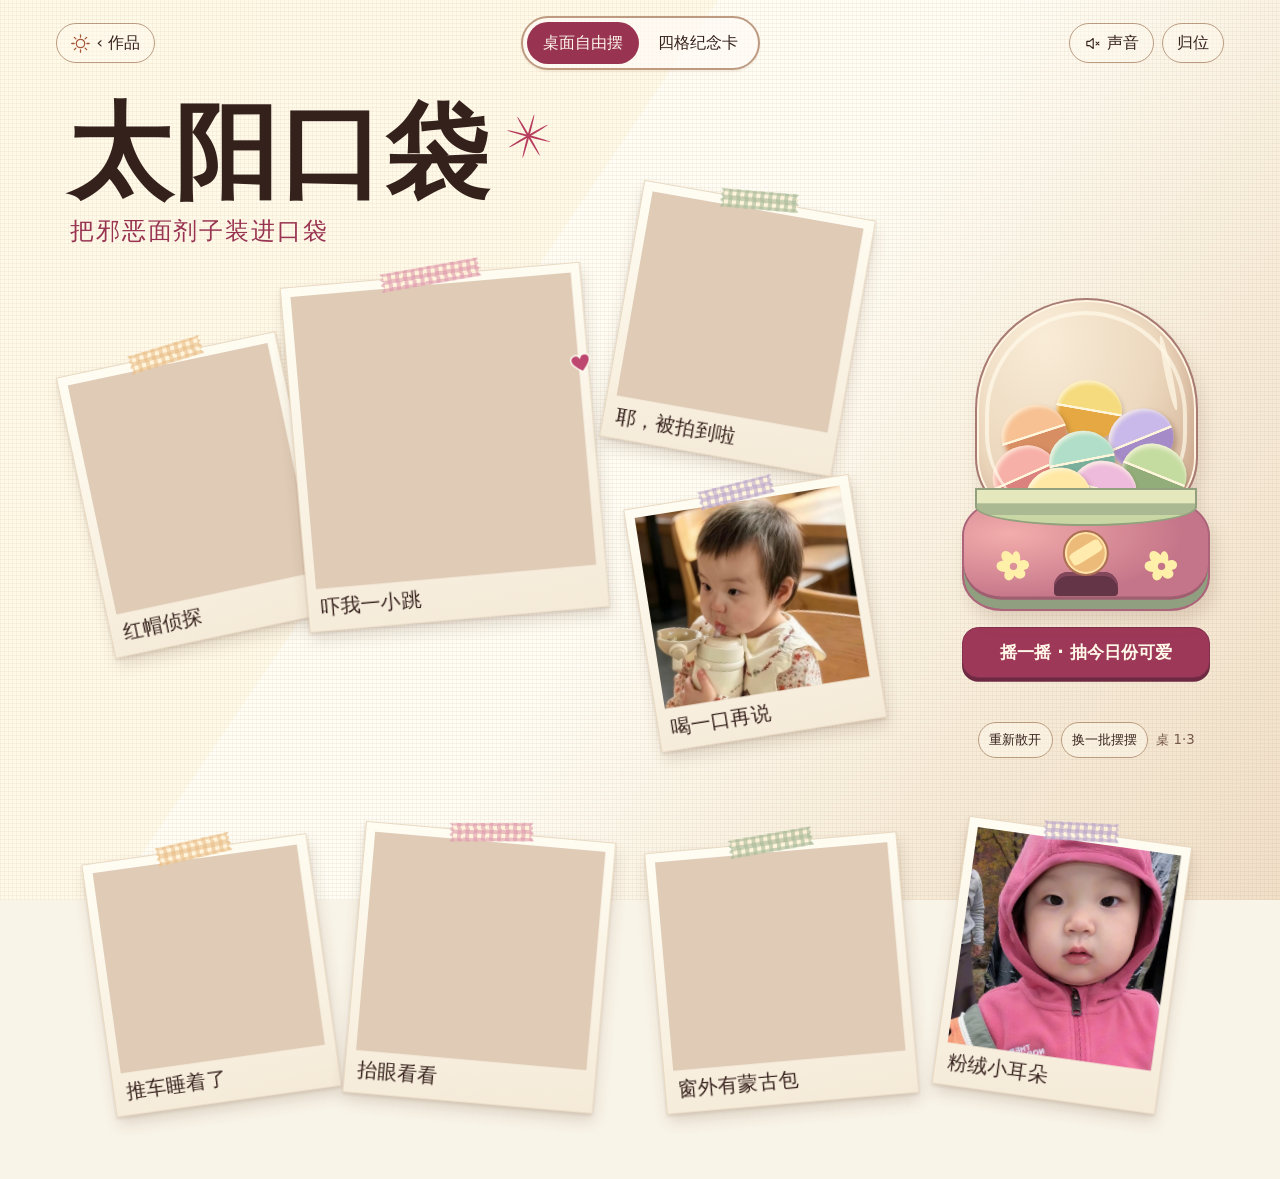
==== commit 92143b09: "Update Mianjizi photos and hide the gallery entry" ====
--- a/mianjizi/index.html
+++ b/mianjizi/index.html
@@ -7,9 +7,9 @@
   <meta name="description" content="把邪恶面剂子装进口袋。一桌拍立得和一张自己做的四格纪念卡。">
   <title>太阳口袋 · 邪恶面剂子</title>
   <link rel="icon" href="data:,">
-  <link rel="stylesheet" href="style.css">
-  <script defer src="photos.js"></script>
-  <script defer src="app.js"></script>
+  <link rel="stylesheet" href="style.css?v=2">
+  <script defer src="photos.js?v=2"></script>
+  <script defer src="app.js?v=2"></script>
 </head>
 <body data-view="desk">
   <header class="topbar">
@@ -43,18 +43,6 @@
         <p class="desk-empty" hidden>照片放进相册后，就能在这里摆拍立得。</p>
       </div>
       <div class="desk-accessories">
-        <button class="gift-note" type="button" aria-label="给拆开礼物的你，翻看便签" aria-pressed="false">
-          <span class="note-inner">
-            <span class="note-face note-front">
-              <span class="paper-cue" aria-hidden="true">翻面</span>
-              <span class="note-copy">给拆开礼物的你<br><span>今天也记得，</span><span>给自己留一点甜。</span></span>
-            </span>
-            <span class="note-face note-back" aria-hidden="true">
-              <span class="paper-cue" aria-hidden="true">翻回</span>
-              <span class="note-copy">如果今天有点忙<br><span>就把这张小纸条，</span><span>当成口袋里的太阳。</span></span>
-            </span>
-          </span>
-        </button>
         <aside class="machine">
           <button class="machine-button" type="button">
             <span class="machine-art" aria-hidden="true">
--- a/mianjizi/style.css
+++ b/mianjizi/style.css
@@ -125,8 +125,8 @@
   cursor: grab;
 }
 .desk-photo.is-dragging { cursor: grabbing; }
-.polaroid, .gift-note { padding: 0; border: 0; background: transparent; text-align: left; perspective: 1100px; }
-.polaroid-inner, .note-inner {
+.polaroid { padding: 0; border: 0; background: transparent; text-align: left; perspective: 1100px; }
+.polaroid-inner {
   position: relative;
   display: block;
   width: 100%;
@@ -134,17 +134,17 @@
   -webkit-transform-style: preserve-3d;
   transform-style: preserve-3d;
 }
-.is-flipped > .polaroid-inner, .is-flipped > .note-inner { transform: rotateY(180deg); }
-.polaroid-face, .note-face {
+.is-flipped > .polaroid-inner { transform: rotateY(180deg); }
+.polaroid-face {
   position: absolute;
   inset: 0;
   -webkit-backface-visibility: hidden;
   backface-visibility: hidden;
 }
-.polaroid-front, .note-front { transform: rotateY(0deg) translateZ(1px); }
-.polaroid-back, .note-back { transform: rotateY(180deg) translateZ(1px); }
+.polaroid-front { transform: rotateY(0deg) translateZ(1px); }
+.polaroid-back { transform: rotateY(180deg) translateZ(1px); }
 /* Keep the inactive face out of WebKit's paint layers once the flip has turned. */
-.polaroid-face[aria-hidden="true"], .note-face[aria-hidden="true"] { visibility: hidden; }
+.polaroid-face[aria-hidden="true"] { visibility: hidden; }
 .polaroid-face {
   display: flex;
   flex-direction: column;
@@ -187,7 +187,7 @@
 .photo-note { min-height: 0; overflow: auto; overflow-wrap: anywhere; }
 .desk-photo .photo-note { touch-action: none; }
 .flip-cue { flex: none; align-self: flex-end; color: var(--jam); font: .76em/1.4 var(--body); }
-.paper-cue::after, .flip-cue::after, .dialog-flip::after {
+.flip-cue::after, .dialog-flip::after {
   --turn-icon: url("data:image/svg+xml,%3Csvg xmlns='http://www.w3.org/2000/svg' viewBox='0 0 16 16'%3E%3Cpath d='M13.5 6a5.7 5.7 0 1 0 .2 3M13.5 2.5V6H10' fill='none' stroke='black' stroke-width='1.6' stroke-linecap='round' stroke-linejoin='round'/%3E%3C/svg%3E");
   display: inline-block;
   flex: none;
@@ -227,27 +227,6 @@
   stroke: #fffcf2;
   stroke-width: 1.5;
 }
-.gift-note {
-  position: absolute;
-  z-index: 24;
-  top: 41.65cqi;
-  left: .8cqi;
-  width: 42cqi;
-  height: 9cqi;
-  transform: rotate(-3deg);
-}
-.note-face {
-  display: flex;
-  align-items: flex-end;
-  padding: .65em 1em 1em;
-  border: 1px solid #cdb08d;
-  background: repeating-linear-gradient(transparent 0 1.4em, #d2a47b72 1.4em calc(1.4em + 1px)), #ffeed1;
-  box-shadow: 2px 7px 12px #65412226, 0 0 0 2px #f8e6cbaa inset;
-  color: #7b4635;
-  font: 400 clamp(.92rem, 1.8cqi, 1.35rem)/1.4 var(--hand);
-}
-.note-face::after { position: absolute; right: 0; bottom: 0; width: .8em; height: .8em; background: linear-gradient(135deg, #d6b792 49%, #fff7e5 51%); content: ""; }
-.paper-cue { position: absolute; top: .42em; right: .8em; color: var(--jam); font-size: .72em; }
 .desk-tools {
   position: absolute;
   z-index: 25;
@@ -475,18 +454,7 @@
     gap: 1.15rem .6rem;
     padding: .5rem .45rem 0;
   }
-  .gift-note, .machine, .desk-tools { position: static; width: auto; }
-  .gift-note { flex: 1 0 100%; height: auto; transform: rotate(-1.4deg); }
-  .note-inner { display: grid; height: auto; }
-  .note-face {
-    position: relative;
-    grid-area: 1 / 1;
-    align-items: center;
-    padding: 1.6em .85em .8em;
-    font-size: clamp(.94rem, .78rem + 1.3cqi, 1.25rem);
-    line-height: 1.55;
-  }
-  .note-copy > span { display: inline-block; max-width: 100%; }
+  .machine, .desk-tools { position: static; width: auto; }
   .machine { flex: 1.15 1 9rem; }
   .machine-button { width: auto; min-width: 100%; }
   .machine-art { width: min(100%, 8rem); margin-inline: auto; }
@@ -537,8 +505,8 @@
 }
 
 @media (prefers-reduced-motion: no-preference) {
-  .polaroid-inner, .note-inner { transition: transform .54s cubic-bezier(.22, .68, .32, 1); }
-  .polaroid-face[aria-hidden="true"], .note-face[aria-hidden="true"] { transition: visibility 0s .12s; }
+  .polaroid-inner { transition: transform .54s cubic-bezier(.22, .68, .32, 1); }
+  .polaroid-face[aria-hidden="true"] { transition: visibility 0s .12s; }
   .desk-photo.is-settling { transition: transform .4s cubic-bezier(.19, .78, .27, 1); }
   .machine-button.is-shaking .machine-art { animation: shake .5s both; }
   .machine-button.is-shaking .ball { animation: rattle .37s ease-in-out alternate 2; }
